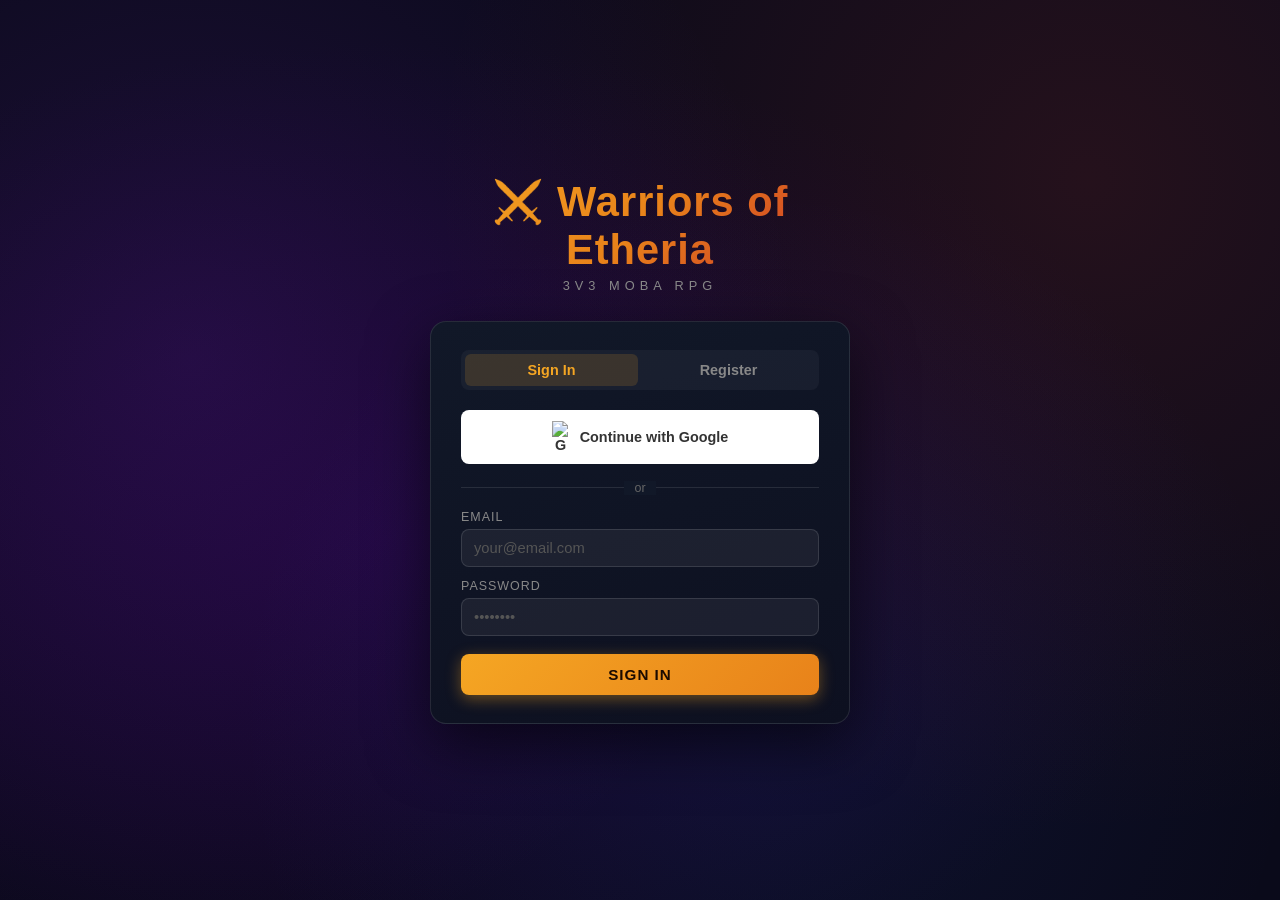
==== index.html @ d1544b33 "Initial commit: Warriors of Etheria 3v3 MOBA RPG with Firebase + Cloudinary" ====
<!DOCTYPE html>
<html lang="en">
<head>
  <meta charset="UTF-8" />
  <meta name="viewport" content="width=device-width, initial-scale=1.0" />
  <title>Warriors of Etheria — 3v3 MOBA RPG</title>
  <link rel="stylesheet" href="css/style.css" />
</head>
<body>

  <!-- ==================== AUTH SCREEN ==================== -->
  <div id="authScreen">
    <div class="auth-bg"></div>
    <div class="auth-content">
      <div class="auth-logo">
        <h1>⚔️ Warriors of Etheria</h1>
        <p class="auth-subtitle">3v3 MOBA RPG</p>
      </div>

      <div class="auth-card">
        <!-- Tabs -->
        <div class="auth-tabs">
          <button id="tabLogin" class="auth-tab active-tab">Sign In</button>
          <button id="tabRegister" class="auth-tab">Register</button>
        </div>

        <!-- Error -->
        <div id="authError" class="auth-error hidden"></div>
        <div id="authSpinner" class="auth-spinner hidden">⏳ Please wait...</div>

        <!-- LOGIN FORM -->
        <div id="loginForm">
          <button id="btnGoogleLogin" class="btn-google">
            <img src="https://www.gstatic.com/firebasejs/ui/2.0.0/images/auth/google.svg" alt="G" width="18" />
            Continue with Google
          </button>
          <div class="auth-divider"><span>or</span></div>
          <div class="auth-field">
            <label>Email</label>
            <input type="email" id="loginEmail" placeholder="your@email.com" autocomplete="email" />
          </div>
          <div class="auth-field">
            <label>Password</label>
            <input type="password" id="loginPassword" placeholder="••••••••" autocomplete="current-password" />
          </div>
          <button id="btnEmailLogin" class="btn-primary auth-btn">Sign In</button>
        </div>

        <!-- REGISTER FORM -->
        <div id="registerForm" class="hidden">
          <button id="btnGoogleRegister" class="btn-google">
            <img src="https://www.gstatic.com/firebasejs/ui/2.0.0/images/auth/google.svg" alt="G" width="18" />
            Sign up with Google
          </button>
          <div class="auth-divider"><span>or</span></div>
          <div class="auth-field">
            <label>Username</label>
            <input type="text" id="regUsername" placeholder="WarriorName" maxlength="20" autocomplete="username" />
          </div>
          <div class="auth-field">
            <label>Email</label>
            <input type="email" id="regEmail" placeholder="your@email.com" autocomplete="email" />
          </div>
          <div class="auth-field">
            <label>Password</label>
            <input type="password" id="regPassword" placeholder="Min 6 characters" autocomplete="new-password" />
          </div>
          <div class="auth-field">
            <label>Confirm Password</label>
            <input type="password" id="regConfirm" placeholder="Re-enter password" autocomplete="new-password" />
          </div>
          <button id="btnEmailRegister" class="btn-primary auth-btn">Create Account</button>
        </div>
      </div><!-- /auth-card -->
    </div>
  </div><!-- /authScreen -->


  <!-- ==================== MAIN MENU ==================== -->
  <div id="mainMenu" class="hidden">
    <div class="menu-bg-anim"></div>
    <div class="menu-content">

      <!-- Player badge (top right) -->
      <div id="menuBadge" class="menu-badge hidden">
        <div id="menuPlayerAvatar" class="menu-avatar">👤</div>
        <div class="menu-badge-info">
          <div id="menuPlayerName" class="menu-badge-name">Warrior</div>
          <div id="menuPlayerId" class="menu-badge-id"></div>
          <div class="menu-badge-record">
            <span id="menuPlayerWins" class="wins-text">0W</span>
            <span class="record-sep">/</span>
            <span id="menuPlayerLosses" class="losses-text">0L</span>
          </div>
        </div>
        <button id="btnProfile" class="btn-profile" title="View Profile">👤 Profile</button>
        <button id="btnSignOut" class="btn-signout" title="Sign Out">↩ Sign Out</button>
      </div>

      <div class="game-logo">
        <h1>⚔️ Warriors of Etheria</h1>
        <p class="subtitle">3v3 MOBA RPG</p>
      </div>

      <div class="menu-buttons">
        <button id="btnPlay" class="btn-primary menu-main-btn">▶ Play Game</button>
        <button id="btnHeroes" class="btn-secondary menu-main-btn">🧙 Heroes</button>
        <button id="btnHowToPlay" class="btn-secondary menu-main-btn">📖 How to Play</button>
      </div>
    </div>
  </div><!-- /mainMenu -->


  <!-- ==================== HERO SELECT ==================== -->
  <div id="heroSelect" class="hidden">
    <div class="hero-select-content">
      <h2>⚔️ Choose Your Hero</h2>
      <p class="hint">Pick your hero, then find a match or invite a friend</p>

      <div id="heroGrid" class="hero-grid"></div>

      <!-- Selected hero preview -->
      <div id="selectedInfo" class="selected-info hidden">
        <div id="heroPreview"></div>

        <!-- Match options -->
        <div class="match-options">
          <!-- Solo vs AI -->
          <div class="match-option-card">
            <div class="match-option-icon">🤖</div>
            <div class="match-option-label">VS AI</div>
            <p class="match-option-desc">Play alone against AI opponents</p>
            <button id="btnConfirm" class="btn-primary">▶ Play Solo</button>
          </div>

          <!-- Random Match -->
          <div class="match-option-card">
            <div class="match-option-icon">🌐</div>
            <div class="match-option-label">Online Match</div>
            <p class="match-option-desc">Join a random match with real players</p>
            <button id="btnFindMatch" class="btn-primary btn-online">🔍 Find Match</button>
            <div id="matchmakingStatus" class="matchmaking-status"></div>
            <button id="btnCancelQueue" class="btn-secondary hidden">✕ Cancel</button>
          </div>

          <!-- Invite by ID -->
          <div class="match-option-card">
            <div class="match-option-icon">📨</div>
            <div class="match-option-label">Invite Friend</div>
            <p class="match-option-desc">Enter a Player ID to invite directly</p>
            <div class="invite-input-row">
              <input type="text" id="invitePlayerIdInput" placeholder="ETH#1234" maxlength="8" />
              <button id="btnSendInvite" class="btn-primary btn-invite">Send</button>
            </div>
            <div id="inviteError" class="invite-error hidden"></div>
          </div>
        </div>

        <button id="btnBack" class="btn-secondary back-hero-btn">← Back</button>
      </div>

      <button id="btnBackMenu" class="btn-secondary back-btn">← Main Menu</button>
    </div>

    <!-- Incoming invite notification -->
    <div id="incomingInvitePanel" class="incoming-invite hidden">
      <div class="invite-from">
        <span class="invite-icon">📨</span>
        <div>
          <div class="invite-from-name" id="inviteFromName">Player</div>
          <div class="invite-from-id" id="inviteFromId">ETH#0000</div>
        </div>
      </div>
      <div class="invite-body">
        <p>Invited you to a match!</p>
        <p>Their hero: <b id="inviteHeroName">?</b></p>
        <p class="invite-hint">Select a hero first, then accept</p>
      </div>
      <div class="invite-actions">
        <button id="btnAcceptInvite" class="btn-primary invite-accept">✔ Accept</button>
        <button id="btnDeclineInvite" class="btn-secondary invite-decline">✕ Decline</button>
      </div>
    </div>
  </div><!-- /heroSelect -->


  <!-- ==================== LOBBY SCREEN ==================== -->
  <div id="lobbyScreen" class="hidden">
    <div class="lobby-content">
      <h2>⚔️ Match Lobby</h2>
      <div id="lobbyMatchId" class="lobby-match-id"></div>

      <div id="lobbyPlayers" class="lobby-players"></div>

      <div id="lobbyStatus" class="lobby-status">⏳ Waiting for players...</div>

      <div class="lobby-actions">
        <button id="btnReady" class="btn-primary lobby-ready-btn">✅ Ready</button>
        <button id="btnLeaveLobby" class="btn-secondary">← Leave</button>
      </div>

      <div class="lobby-tips">
        <p>💡 All players must press Ready to start</p>
        <p>💡 The host confirms when everyone is ready</p>
      </div>
    </div>
  </div><!-- /lobbyScreen -->


  <!-- ==================== HOW TO PLAY ==================== -->
  <div id="howToPlay" class="hidden">
    <div class="how-content">
      <h2>📖 How to Play</h2>
      <div class="how-grid">
        <div class="how-card"><h3>🖱️ Move</h3><p>Right-click on the map to move</p></div>
        <div class="how-card"><h3>⚔️ Attack</h3><p>Right-click on an enemy to attack</p></div>
        <div class="how-card"><h3>✨ Skills</h3><p>Q / W / E keys<br>R = Ultimate ability</p></div>
        <div class="how-card"><h3>💰 Gold</h3><p>Kill enemies &amp; minions<br>Press B = Open Shop</p></div>
        <div class="how-card"><h3>🏆 Win</h3><p>Destroy the enemy Nexus!</p></div>
        <div class="how-card"><h3>🗺️ Map</h3><p>3 Lanes + Jungle camps</p></div>
        <div class="how-card"><h3>📷 Camera</h3><p>WASD / Arrow keys to scroll<br>Space = follow hero</p></div>
        <div class="how-card"><h3>� Online</h3><p>Find a random match or invite a friend using their Player ID</p></div>
      </div>
      <button id="btnBackFromHow" class="btn-secondary">← Back</button>
    </div>
  </div><!-- /howToPlay -->


  <!-- ==================== HEROES GALLERY ==================== -->
  <div id="heroesGallery" class="hidden">
    <div class="gallery-content">
      <h2>🧙 Heroes Roster</h2>
      <div id="galleryGrid" class="hero-grid gallery-mode"></div>
      <button id="btnBackGallery" class="btn-secondary">← Back</button>
    </div>
  </div><!-- /heroesGallery -->


  <!-- ==================== PROFILE SCREEN ==================== -->
  <div id="profileScreen" class="hidden">
    <div class="profile-content">

      <!-- Header -->
      <div class="profile-header">
        <div class="profile-avatar-wrap">
          <div id="profileAvatar" class="profile-avatar">👤</div>
          <button id="avatarUploadBtn" class="btn-avatar-upload">📷 Change Avatar</button>
          <input type="file" id="avatarInput" accept="image/*" class="hidden" />
        </div>
        <div class="profile-header-info">
          <div id="profileUsername" class="profile-username">Warrior</div>
          <div id="profilePlayerId" class="profile-player-id"></div>
          <div id="profileEmail" class="profile-email"></div>
        </div>
      </div>

      <!-- Stats grid -->
      <div class="profile-stats">
        <div class="stat-card">
          <div class="stat-val wins-text" id="profileWins">0</div>
          <div class="stat-label">Wins</div>
        </div>
        <div class="stat-card">
          <div class="stat-val losses-text" id="profileLosses">0</div>
          <div class="stat-label">Losses</div>
        </div>
        <div class="stat-card">
          <div class="stat-val" id="profileWR" style="color:#f5a623">0%</div>
          <div class="stat-label">Win Rate</div>
        </div>
        <div class="stat-card">
          <div class="stat-val" id="profileGames">0</div>
          <div class="stat-label">Games</div>
        </div>
        <div class="stat-card">
          <div class="stat-val" id="profileAvgKDA" style="color:#4affff">0/0/0</div>
          <div class="stat-label">Avg KDA</div>
        </div>
        <div class="stat-card">
          <div class="stat-val" id="profileTotalGold" style="color:#f5a623">0</div>
          <div class="stat-label">Total Gold</div>
        </div>
      </div>

      <!-- Match history -->
      <div class="profile-section">
        <h3 class="section-title">📜 Match History</h3>
        <div id="matchHistoryList" class="match-history-list">
          <div class="history-loading">Loading...</div>
        </div>
      </div>

      <button id="btnBackProfile" class="btn-secondary profile-back-btn">← Back to Menu</button>
    </div>
  </div><!-- /profileScreen -->


  <!-- ==================== GAME SCREEN ==================== -->
  <div id="gameScreen" class="hidden">

    <!-- Top HUD -->
    <div id="topHud">
      <div class="team-hud blue-hud">
        <span class="team-label">🔵 BLUE</span>
        <div class="hero-icons" id="blueHeroIcons"></div>
        <span class="tower-count">🏰 <span id="blueTowers">3</span></span>
        <span class="kill-count">⚔️ <span id="blueKills">0</span></span>
      </div>
      <div class="timer-box">
        <div id="gameTimer">00:00</div>
        <div id="phaseLabel">Early Game</div>
      </div>
      <div class="team-hud red-hud">
        <span class="kill-count">⚔️ <span id="redKills">0</span></span>
        <span class="tower-count">🏰 <span id="redTowers">3</span></span>
        <div class="hero-icons" id="redHeroIcons"></div>
        <span class="team-label">🔴 RED</span>
      </div>
    </div>

    <!-- Main Canvas -->
    <canvas id="gameCanvas"></canvas>

    <!-- Bottom HUD -->
    <div id="bottomHud">

      <!-- Hero portrait -->
      <div id="heroPortrait">
        <div id="portraitIcon" class="portrait-icon"></div>
        <div class="portrait-info">
          <div class="hero-name-hud" id="heroNameHud">Hero</div>
          <div class="bar-wrap hp-wrap">
            <div id="hpBar" class="hp-bar"></div>
            <span id="hpText">500/500</span>
          </div>
          <div class="bar-wrap mp-wrap">
            <div id="mpBar" class="mp-bar"></div>
            <span id="mpText">300/300</span>
          </div>
          <div class="xp-wrap">
            <div id="xpBar" class="xp-bar"></div>
            <span class="level-badge">Lv <span id="heroLevel">1</span></span>
          </div>
        </div>
      </div>

      <!-- Skill bar -->
      <div id="skillBar">
        <div class="skill-btn" id="skillQ">
          <div class="skill-icon" id="skillIconQ"></div>
          <div class="skill-key">Q</div>
          <div class="skill-cd" id="cdQ"></div>
        </div>
        <div class="skill-btn" id="skillW">
          <div class="skill-icon" id="skillIconW"></div>
          <div class="skill-key">W</div>
          <div class="skill-cd" id="cdW"></div>
        </div>
        <div class="skill-btn" id="skillE">
          <div class="skill-icon" id="skillIconE"></div>
          <div class="skill-key">E</div>
          <div class="skill-cd" id="cdE"></div>
        </div>
        <div class="skill-btn ult" id="skillR">
          <div class="skill-icon" id="skillIconR"></div>
          <div class="skill-key">R</div>
          <div class="skill-cd" id="cdR"></div>
        </div>
      </div>

      <!-- Gold / Items / Shop -->
      <div id="inventoryPanel">
        <div id="goldDisplay">💰 <span id="goldAmount">500</span></div>
        <div id="itemSlots">
          <div class="item-slot" id="item0"></div>
          <div class="item-slot" id="item1"></div>
          <div class="item-slot" id="item2"></div>
          <div class="item-slot" id="item3"></div>
          <div class="item-slot" id="item4"></div>
          <div class="item-slot" id="item5"></div>
        </div>
        <button id="btnShop" class="shop-btn">🛒 Shop [B]</button>
      </div>

      <!-- Minimap -->
      <div id="minimapContainer">
        <canvas id="minimap" width="150" height="150"></canvas>
        <div class="minimap-label">[ MAP ]</div>
      </div>

    </div><!-- /bottomHud -->

    <!-- Shop Overlay -->
    <div id="shopOverlay" class="hidden">
      <div class="shop-panel">
        <div class="shop-header">
          <h3>🛒 Item Shop</h3>
          <span id="shopGoldDisplay">💰 0</span>
          <button id="closeShop" class="close-btn">✕</button>
        </div>
        <div id="shopItems" class="shop-items"></div>
      </div>
    </div>

    <!-- Target Info Panel -->
    <div id="targetPanel" class="hidden">
      <div class="target-name" id="targetName">Target</div>
      <div class="bar-wrap"><div id="targetHpBar" class="hp-bar"></div><span id="targetHpText"></span></div>
    </div>

    <!-- Kill Feed -->
    <div id="killFeed"></div>

    <!-- Floating damage numbers -->
    <div id="damageLayer" style="pointer-events:none;position:absolute;inset:0;overflow:hidden"></div>

    <!-- Game Over -->
    <div id="gameOver" class="hidden">
      <div class="gameover-panel">
        <div id="gameOverTitle" class="gameover-title"></div>
        <div id="gameOverStats" class="gameover-stats"></div>
        <div class="gameover-btns">
          <button id="btnPlayAgain" class="btn-primary">🔁 Play Again</button>
          <button id="btnMainMenu" class="btn-secondary">🏠 Main Menu</button>
        </div>
      </div>
    </div>

    <!-- Respawn overlay -->
    <div id="respawnOverlay" class="hidden">
      <div class="respawn-panel">
        <div class="skull">💀</div>
        <p>You were slain!</p>
        <p>Respawning in <span id="respawnTimer">5</span>s</p>
      </div>
    </div>

  </div><!-- /gameScreen -->


  <!-- ==================== TOAST NOTIFICATION ==================== -->
  <div id="toastNotification" class="toast-notification hidden"></div>


  <!-- ==================== FIREBASE SDKs (compat) ==================== -->
  <script src="https://www.gstatic.com/firebasejs/9.23.0/firebase-app-compat.js"></script>
  <script src="https://www.gstatic.com/firebasejs/9.23.0/firebase-auth-compat.js"></script>
  <script src="https://www.gstatic.com/firebasejs/9.23.0/firebase-firestore-compat.js"></script>
  <script src="https://www.gstatic.com/firebasejs/9.23.0/firebase-database-compat.js"></script>
  <script src="https://www.gstatic.com/firebasejs/9.23.0/firebase-analytics-compat.js"></script>

  <!-- ==================== GAME SCRIPTS ==================== -->
  <script src="js/firebase.js"></script>
  <script src="js/assets.js"></script>
  <script src="js/hero.js"></script>
  <script src="js/map.js"></script>
  <script src="js/combat.js"></script>
  <script src="js/ai.js"></script>
  <script src="js/ui.js"></script>
  <script src="js/profile.js"></script>
  <script src="js/multiplayer.js"></script>
  <script src="js/matchmaking.js"></script>
  <script src="js/auth.js"></script>
  <script src="js/game.js"></script>

</body>
</html>
---- css/style.css ----
/* ===== BASE ===== */
*, *::before, *::after { box-sizing: border-box; margin: 0; padding: 0; }

body {
  font-family: 'Segoe UI', Tahoma, Geneva, Verdana, sans-serif;
  background: #0a0a1a;
  color: #e8e8e8;
  overflow: hidden;
  width: 100vw;
  height: 100vh;
  user-select: none;
}

.hidden { display: none !important; }

/* ===== SCROLLBAR ===== */
::-webkit-scrollbar { width: 6px; }
::-webkit-scrollbar-track { background: #111; }
::-webkit-scrollbar-thumb { background: #444; border-radius: 3px; }

/* ===== BUTTONS ===== */
.btn-primary {
  background: linear-gradient(135deg, #f5a623, #e8821a);
  color: #1a0a00;
  border: none;
  padding: 12px 28px;
  font-size: 1rem;
  font-weight: 700;
  border-radius: 8px;
  cursor: pointer;
  transition: all 0.2s;
  box-shadow: 0 4px 15px rgba(245,166,35,0.4);
  text-transform: uppercase;
  letter-spacing: 1px;
}
.btn-primary:hover { transform: translateY(-2px); box-shadow: 0 6px 20px rgba(245,166,35,0.6); }
.btn-primary:active { transform: translateY(0); }

.btn-secondary {
  background: rgba(255,255,255,0.08);
  color: #ccc;
  border: 1px solid rgba(255,255,255,0.2);
  padding: 10px 24px;
  font-size: 0.95rem;
  border-radius: 8px;
  cursor: pointer;
  transition: all 0.2s;
}
.btn-secondary:hover { background: rgba(255,255,255,0.15); color: #fff; }

/* ===== MAIN MENU ===== */
#mainMenu {
  position: fixed;
  inset: 0;
  display: flex;
  align-items: center;
  justify-content: center;
  background: radial-gradient(ellipse at center, #1a0533 0%, #0a0a1a 70%);
  z-index: 100;
}

#mainMenu::before {
  content: '';
  position: absolute;
  inset: 0;
  background:
    radial-gradient(circle at 20% 50%, rgba(120,40,200,0.15) 0%, transparent 50%),
    radial-gradient(circle at 80% 30%, rgba(200,80,40,0.15) 0%, transparent 50%);
  pointer-events: none;
}

.menu-content {
  position: relative;
  text-align: center;
  z-index: 1;
}

.game-logo h1 {
  font-size: clamp(2rem, 6vw, 4.5rem);
  font-weight: 900;
  background: linear-gradient(135deg, #f5a623, #e8821a, #c62a2a);
  -webkit-background-clip: text;
  -webkit-text-fill-color: transparent;
  background-clip: text;
  text-shadow: none;
  margin-bottom: 8px;
  letter-spacing: 2px;
}

.subtitle {
  font-size: 1.1rem;
  color: #aaa;
  letter-spacing: 6px;
  text-transform: uppercase;
  margin-bottom: 50px;
}

.menu-buttons {
  display: flex;
  flex-direction: column;
  gap: 14px;
  align-items: center;
}

.menu-buttons .btn-primary { width: 220px; font-size: 1.1rem; padding: 14px; }
.menu-buttons .btn-secondary { width: 220px; }

/* ===== HERO SELECT ===== */
#heroSelect {
  position: fixed;
  inset: 0;
  background: radial-gradient(ellipse at top, #0d1a2e 0%, #0a0a1a 100%);
  z-index: 100;
  overflow-y: auto;
  padding: 20px;
}

.hero-select-content {
  max-width: 1000px;
  margin: 0 auto;
  text-align: center;
}

.hero-select-content h2 {
  font-size: 2rem;
  color: #f5a623;
  margin-bottom: 6px;
}

.hint {
  color: #888;
  margin-bottom: 20px;
}

.hero-grid {
  display: grid;
  grid-template-columns: repeat(auto-fill, minmax(130px, 1fr));
  gap: 12px;
  margin-bottom: 20px;
}

.hero-card {
  background: linear-gradient(160deg, #1a1a2e, #16213e);
  border: 2px solid rgba(255,255,255,0.1);
  border-radius: 12px;
  padding: 14px 10px;
  cursor: pointer;
  transition: all 0.2s;
  position: relative;
  overflow: hidden;
}

.hero-card:hover {
  border-color: #f5a623;
  transform: translateY(-3px);
  box-shadow: 0 8px 25px rgba(245,166,35,0.3);
}

.hero-card.selected {
  border-color: #f5a623;
  background: linear-gradient(160deg, #2a1800, #1a1000);
  box-shadow: 0 0 20px rgba(245,166,35,0.5);
}

.hero-card-avatar {
  width: 64px;
  height: 64px;
  border-radius: 50%;
  margin: 0 auto 8px;
  display: flex;
  align-items: center;
  justify-content: center;
  font-size: 2rem;
  border: 3px solid rgba(255,255,255,0.2);
}

.hero-card-name {
  font-size: 0.85rem;
  font-weight: 700;
  color: #eee;
  margin-bottom: 4px;
}

.hero-card-role {
  font-size: 0.7rem;
  color: #888;
  text-transform: uppercase;
  letter-spacing: 1px;
}

.hero-card-role-badge {
  display: inline-block;
  padding: 2px 8px;
  border-radius: 4px;
  font-size: 0.65rem;
  font-weight: 700;
  margin-top: 4px;
}

.role-warrior { background: #8B0000; color: #ffcccc; }
.role-mage { background: #00008B; color: #ccccff; }
.role-support { background: #006400; color: #ccffcc; }
.role-assassin { background: #4B0082; color: #e0ccff; }
.role-marksman { background: #8B6914; color: #fff8cc; }
.role-tank { background: #2c4a6e; color: #cce0ff; }

.selected-info {
  background: rgba(255,255,255,0.05);
  border: 1px solid rgba(255,255,255,0.15);
  border-radius: 12px;
  padding: 20px;
  margin-bottom: 16px;
}

#heroPreview {
  font-size: 0.95rem;
  line-height: 1.7;
  color: #ccc;
  margin-bottom: 16px;
}

.confirm-row {
  display: flex;
  gap: 12px;
  justify-content: center;
}

.back-btn {
  margin-top: 10px;
}

/* ===== HOW TO PLAY ===== */
#howToPlay {
  position: fixed;
  inset: 0;
  background: #0a0a1a;
  z-index: 100;
  display: flex;
  align-items: center;
  justify-content: center;
  overflow-y: auto;
  padding: 20px;
}

.how-content {
  max-width: 800px;
  text-align: center;
}

.how-content h2 {
  font-size: 2rem;
  color: #f5a623;
  margin-bottom: 24px;
}

.how-grid {
  display: grid;
  grid-template-columns: repeat(auto-fill, minmax(180px, 1fr));
  gap: 14px;
  margin-bottom: 24px;
}

.how-card {
  background: rgba(255,255,255,0.05);
  border: 1px solid rgba(255,255,255,0.1);
  border-radius: 10px;
  padding: 16px;
  text-align: left;
}

.how-card h3 { font-size: 0.9rem; color: #f5a623; margin-bottom: 8px; }
.how-card p { font-size: 0.82rem; color: #aaa; line-height: 1.6; }

/* ===== HEROES GALLERY ===== */
#heroesGallery {
  position: fixed;
  inset: 0;
  background: #0a0a1a;
  z-index: 100;
  overflow-y: auto;
  padding: 20px;
}

.gallery-content {
  max-width: 1000px;
  margin: 0 auto;
  text-align: center;
}

.gallery-content h2 { font-size: 2rem; color: #f5a623; margin-bottom: 20px; }

.gallery-mode .hero-card { cursor: default; }
.gallery-mode .hero-card:hover { transform: none; }

/* ===== GAME SCREEN ===== */
#gameScreen {
  position: fixed;
  inset: 0;
  background: #000;
  display: flex;
  flex-direction: column;
}

/* Top HUD */
#topHud {
  height: 48px;
  background: linear-gradient(180deg, rgba(0,0,0,0.95) 0%, rgba(0,0,0,0.7) 100%);
  border-bottom: 1px solid rgba(255,255,255,0.08);
  display: flex;
  align-items: center;
  justify-content: space-between;
  padding: 0 16px;
  flex-shrink: 0;
  z-index: 10;
}

.team-hud {
  display: flex;
  align-items: center;
  gap: 10px;
}

.team-label { font-weight: 700; font-size: 0.85rem; letter-spacing: 1px; }
.blue-hud .team-label { color: #4a9eff; }
.red-hud .team-label { color: #ff4a4a; }

.hero-icons { display: flex; gap: 4px; }

.hero-icon-small {
  width: 28px;
  height: 28px;
  border-radius: 50%;
  display: flex;
  align-items: center;
  justify-content: center;
  font-size: 0.9rem;
  border: 2px solid rgba(255,255,255,0.3);
}

.hero-icon-small.dead { opacity: 0.3; filter: grayscale(1); }

.tower-count { font-size: 0.85rem; color: #ccc; }
.kill-count { font-size: 0.85rem; color: #f5a623; font-weight: 700; }

.timer-box {
  text-align: center;
}

#gameTimer {
  font-size: 1.2rem;
  font-weight: 700;
  color: #fff;
  font-family: monospace;
  letter-spacing: 2px;
}

#phaseLabel {
  font-size: 0.65rem;
  color: #888;
  text-transform: uppercase;
  letter-spacing: 2px;
}

/* Canvas */
#gameCanvas {
  flex: 1;
  display: block;
  cursor: crosshair;
}

/* Bottom HUD */
#bottomHud {
  height: 100px;
  background: linear-gradient(0deg, rgba(0,0,0,0.98) 0%, rgba(0,0,0,0.85) 100%);
  border-top: 1px solid rgba(255,255,255,0.08);
  display: flex;
  align-items: center;
  gap: 10px;
  padding: 0 10px;
  flex-shrink: 0;
  z-index: 10;
}

/* Hero Portrait */
#heroPortrait {
  display: flex;
  align-items: center;
  gap: 10px;
  min-width: 200px;
}

.portrait-icon {
  width: 68px;
  height: 68px;
  border-radius: 8px;
  border: 3px solid rgba(255,255,255,0.3);
  display: flex;
  align-items: center;
  justify-content: center;
  font-size: 2rem;
  flex-shrink: 0;
}

.portrait-info { flex: 1; }

.hero-name-hud {
  font-size: 0.8rem;
  font-weight: 700;
  color: #f5a623;
  margin-bottom: 4px;
  text-transform: uppercase;
  letter-spacing: 1px;
}

.bar-wrap {
  position: relative;
  height: 12px;
  background: rgba(0,0,0,0.5);
  border-radius: 6px;
  overflow: hidden;
  margin-bottom: 3px;
  border: 1px solid rgba(255,255,255,0.1);
}

.bar-wrap span {
  position: absolute;
  inset: 0;
  display: flex;
  align-items: center;
  justify-content: center;
  font-size: 0.6rem;
  color: rgba(255,255,255,0.9);
  font-weight: 700;
  z-index: 1;
  pointer-events: none;
}

.hp-bar { height: 100%; background: linear-gradient(90deg, #1a8a1a, #2dff2d); border-radius: 6px; transition: width 0.2s; }
.mp-bar { height: 100%; background: linear-gradient(90deg, #1a1a8a, #2d6fff); border-radius: 6px; transition: width 0.2s; }

.xp-wrap {
  position: relative;
  height: 8px;
  background: rgba(0,0,0,0.5);
  border-radius: 4px;
  overflow: visible;
  border: 1px solid rgba(255,255,255,0.08);
}

.xp-bar { height: 100%; background: linear-gradient(90deg, #8a4a00, #f5a623); border-radius: 4px; transition: width 0.3s; }

.level-badge {
  position: absolute;
  right: -2px;
  top: -10px;
  background: #f5a623;
  color: #1a0a00;
  font-size: 0.6rem;
  font-weight: 900;
  padding: 1px 5px;
  border-radius: 4px;
}

/* Skill Bar */
#skillBar {
  display: flex;
  gap: 6px;
  align-items: center;
}

.skill-btn {
  width: 68px;
  height: 68px;
  background: linear-gradient(160deg, #1a1a2e, #111120);
  border: 2px solid rgba(255,255,255,0.2);
  border-radius: 8px;
  cursor: pointer;
  position: relative;
  overflow: hidden;
  transition: all 0.15s;
  display: flex;
  align-items: center;
  justify-content: center;
}

.skill-btn:hover { border-color: rgba(255,255,255,0.5); transform: translateY(-2px); }
.skill-btn.on-cooldown { border-color: rgba(255,255,255,0.1); opacity: 0.6; cursor: not-allowed; }
.skill-btn.no-mana { border-color: rgba(80,80,255,0.4); }

.skill-btn.ult {
  width: 78px;
  height: 78px;
  border-color: #f5a623;
  box-shadow: 0 0 12px rgba(245,166,35,0.3);
}

.skill-btn.ult:hover { box-shadow: 0 0 20px rgba(245,166,35,0.6); }

.skill-icon {
  width: 100%;
  height: 100%;
  display: flex;
  align-items: center;
  justify-content: center;
  font-size: 1.6rem;
}

.skill-btn.ult .skill-icon { font-size: 2rem; }

.skill-key {
  position: absolute;
  bottom: 3px;
  right: 5px;
  font-size: 0.65rem;
  font-weight: 700;
  color: rgba(255,255,255,0.6);
  background: rgba(0,0,0,0.5);
  padding: 1px 4px;
  border-radius: 3px;
}

.skill-cd {
  position: absolute;
  inset: 0;
  background: rgba(0,0,0,0.7);
  display: flex;
  align-items: center;
  justify-content: center;
  font-size: 1.2rem;
  font-weight: 900;
  color: #fff;
  display: none;
  border-radius: 6px;
}

/* Inventory */
#inventoryPanel {
  display: flex;
  flex-direction: column;
  gap: 6px;
  min-width: 170px;
}

#goldDisplay {
  font-size: 0.9rem;
  font-weight: 700;
  color: #f5a623;
  text-align: center;
}

#itemSlots {
  display: grid;
  grid-template-columns: repeat(3, 1fr);
  gap: 4px;
}

.item-slot {
  width: 42px;
  height: 42px;
  background: rgba(255,255,255,0.05);
  border: 1px solid rgba(255,255,255,0.12);
  border-radius: 6px;
  display: flex;
  align-items: center;
  justify-content: center;
  font-size: 1.2rem;
  transition: all 0.15s;
  position: relative;
  cursor: pointer;
}

.item-slot:not(:empty) { border-color: rgba(255,255,255,0.3); background: rgba(255,255,255,0.08); }
.item-slot:hover { border-color: #f5a623; }

.shop-btn {
  background: linear-gradient(135deg, #1a3a1a, #0d2a0d);
  color: #4aff4a;
  border: 1px solid #2a5a2a;
  padding: 5px 10px;
  font-size: 0.75rem;
  border-radius: 6px;
  cursor: pointer;
  transition: all 0.15s;
  font-weight: 700;
}

.shop-btn:hover { background: linear-gradient(135deg, #2a5a2a, #1a4a1a); border-color: #4aff4a; }

/* Minimap */
#minimapContainer {
  position: relative;
  flex-shrink: 0;
}

#minimap {
  border: 2px solid rgba(255,255,255,0.2);
  border-radius: 4px;
  cursor: pointer;
  display: block;
}

.minimap-label {
  text-align: center;
  font-size: 0.6rem;
  color: #666;
  letter-spacing: 2px;
  margin-top: 2px;
}

/* Shop Overlay */
#shopOverlay {
  position: absolute;
  inset: 0;
  background: rgba(0,0,0,0.75);
  z-index: 50;
  display: flex;
  align-items: center;
  justify-content: center;
}

.shop-panel {
  background: linear-gradient(160deg, #0d1a2e, #0a0a1a);
  border: 1px solid rgba(255,255,255,0.15);
  border-radius: 16px;
  width: 600px;
  max-width: 95vw;
  max-height: 80vh;
  overflow: hidden;
  display: flex;
  flex-direction: column;
}

.shop-header {
  display: flex;
  align-items: center;
  justify-content: space-between;
  padding: 16px 20px;
  border-bottom: 1px solid rgba(255,255,255,0.08);
  flex-shrink: 0;
}

.shop-header h3 { font-size: 1.2rem; color: #f5a623; }
#shopGoldDisplay { font-size: 1rem; color: #f5a623; font-weight: 700; }
.close-btn {
  background: rgba(255,50,50,0.2);
  border: 1px solid rgba(255,50,50,0.3);
  color: #ff6a6a;
  width: 28px; height: 28px;
  border-radius: 6px;
  cursor: pointer;
  font-size: 0.9rem;
  display: flex; align-items: center; justify-content: center;
}

.shop-items {
  display: grid;
  grid-template-columns: repeat(auto-fill, minmax(130px, 1fr));
  gap: 10px;
  padding: 16px;
  overflow-y: auto;
}

.shop-item {
  background: rgba(255,255,255,0.05);
  border: 1px solid rgba(255,255,255,0.1);
  border-radius: 10px;
  padding: 12px 8px;
  text-align: center;
  cursor: pointer;
  transition: all 0.15s;
}

.shop-item:hover { border-color: #f5a623; background: rgba(245,166,35,0.08); transform: translateY(-2px); }
.shop-item.cant-afford { opacity: 0.4; cursor: not-allowed; }
.shop-item.owned { border-color: #4aff4a; background: rgba(74,255,74,0.05); }

.shop-item-icon { font-size: 1.8rem; margin-bottom: 6px; }
.shop-item-name { font-size: 0.75rem; font-weight: 700; color: #eee; margin-bottom: 4px; }
.shop-item-cost { font-size: 0.8rem; color: #f5a623; font-weight: 700; }
.shop-item-stat { font-size: 0.65rem; color: #888; margin-top: 2px; }

/* Target Panel */
#targetPanel {
  position: absolute;
  top: 58px;
  right: 16px;
  background: rgba(0,0,0,0.8);
  border: 1px solid rgba(255,255,255,0.15);
  border-radius: 8px;
  padding: 10px 14px;
  min-width: 160px;
  z-index: 20;
}

.target-name {
  font-size: 0.85rem;
  font-weight: 700;
  margin-bottom: 6px;
  color: #f5a623;
}

/* Kill Feed */
#killFeed {
  position: absolute;
  top: 58px;
  right: 16px;
  z-index: 20;
  pointer-events: none;
  display: flex;
  flex-direction: column;
  gap: 4px;
}

.kill-entry {
  background: rgba(0,0,0,0.75);
  border-left: 3px solid #f5a623;
  padding: 4px 10px;
  font-size: 0.78rem;
  border-radius: 0 4px 4px 0;
  animation: slidein 0.3s ease, fadeout 0.5s ease 3.5s forwards;
  white-space: nowrap;
}

.kill-entry.blue-kill { border-left-color: #4a9eff; }
.kill-entry.red-kill { border-left-color: #ff4a4a; }

@keyframes slidein {
  from { transform: translateX(20px); opacity: 0; }
  to { transform: translateX(0); opacity: 1; }
}

@keyframes fadeout {
  to { opacity: 0; }
}

/* Damage numbers */
.dmg-num {
  position: absolute;
  font-weight: 900;
  pointer-events: none;
  animation: floatup 1.2s ease forwards;
  white-space: nowrap;
}

@keyframes floatup {
  0% { transform: translateY(0); opacity: 1; }
  100% { transform: translateY(-50px); opacity: 0; }
}

/* Game Over */
#gameOver {
  position: absolute;
  inset: 0;
  background: rgba(0,0,0,0.85);
  z-index: 100;
  display: flex;
  align-items: center;
  justify-content: center;
}

.gameover-panel {
  background: linear-gradient(160deg, #0d1a2e, #0a0a1a);
  border: 2px solid rgba(255,255,255,0.15);
  border-radius: 20px;
  padding: 40px 50px;
  text-align: center;
  min-width: 350px;
}

.gameover-title { font-size: 2.5rem; font-weight: 900; margin-bottom: 20px; }
.gameover-title.victory { color: #f5a623; text-shadow: 0 0 20px rgba(245,166,35,0.5); }
.gameover-title.defeat { color: #ff4a4a; text-shadow: 0 0 20px rgba(255,74,74,0.5); }

.gameover-stats {
  color: #aaa;
  font-size: 0.9rem;
  line-height: 2;
  margin-bottom: 24px;
}

.gameover-btns { display: flex; gap: 12px; justify-content: center; }

/* Respawn */
#respawnOverlay {
  position: absolute;
  inset: 0;
  background: rgba(0,0,0,0.7);
  z-index: 30;
  display: flex;
  align-items: center;
  justify-content: center;
  pointer-events: none;
}

.respawn-panel {
  background: rgba(0,0,0,0.85);
  border: 2px solid #ff4a4a;
  border-radius: 16px;
  padding: 30px 40px;
  text-align: center;
}

.skull { font-size: 3rem; margin-bottom: 10px; }
.respawn-panel p { font-size: 1rem; color: #ccc; margin-bottom: 6px; }
.respawn-panel p span { font-size: 1.5rem; font-weight: 900; color: #ff4a4a; }

/* ===== RESPONSIVE ===== */
@media (max-width: 700px) {
  #bottomHud { height: 110px; flex-wrap: wrap; }
  .skill-btn { width: 52px; height: 52px; }
  .skill-btn.ult { width: 60px; height: 60px; }
  #minimapContainer canvas { width: 100px; height: 100px; }
}


/* =====================================================
   AUTH SCREEN
===================================================== */
#authScreen {
  position: fixed;
  inset: 0;
  display: flex;
  align-items: center;
  justify-content: center;
  background: radial-gradient(ellipse at 30% 60%, #1a0533 0%, #0a0a1a 65%);
  z-index: 200;
  overflow-y: auto;
  padding: 20px;
}

.auth-bg {
  position: absolute;
  inset: 0;
  background:
    radial-gradient(circle at 15% 40%, rgba(120,40,200,0.18) 0%, transparent 50%),
    radial-gradient(circle at 85% 20%, rgba(200,60,40,0.14) 0%, transparent 50%),
    radial-gradient(circle at 60% 80%, rgba(40,80,200,0.12) 0%, transparent 50%);
  pointer-events: none;
}

.auth-content {
  position: relative;
  width: 100%;
  max-width: 420px;
  z-index: 1;
}

.auth-logo {
  text-align: center;
  margin-bottom: 28px;
}

.auth-logo h1 {
  font-size: clamp(1.6rem, 5vw, 2.6rem);
  font-weight: 900;
  background: linear-gradient(135deg, #f5a623, #e8821a, #c62a2a);
  -webkit-background-clip: text;
  -webkit-text-fill-color: transparent;
  background-clip: text;
  letter-spacing: 1px;
}

.auth-subtitle {
  font-size: 0.8rem;
  color: #888;
  letter-spacing: 5px;
  text-transform: uppercase;
  margin-top: 4px;
}

.auth-card {
  background: linear-gradient(160deg, #111828, #0d1020);
  border: 1px solid rgba(255,255,255,0.1);
  border-radius: 16px;
  padding: 28px 30px;
  box-shadow: 0 20px 60px rgba(0,0,0,0.6);
}

.auth-tabs {
  display: flex;
  gap: 4px;
  margin-bottom: 20px;
  background: rgba(255,255,255,0.04);
  border-radius: 8px;
  padding: 4px;
}

.auth-tab {
  flex: 1;
  background: transparent;
  border: none;
  color: #888;
  padding: 8px;
  border-radius: 6px;
  cursor: pointer;
  font-size: 0.9rem;
  font-weight: 600;
  transition: all 0.2s;
}

.auth-tab.active-tab {
  background: rgba(245,166,35,0.15);
  color: #f5a623;
}

.auth-error {
  background: rgba(255,60,60,0.12);
  border: 1px solid rgba(255,60,60,0.3);
  border-radius: 6px;
  padding: 8px 12px;
  font-size: 0.82rem;
  color: #ff8a8a;
  margin-bottom: 14px;
  text-align: center;
}

.auth-spinner {
  text-align: center;
  color: #f5a623;
  font-size: 0.85rem;
  margin-bottom: 10px;
}

.btn-google {
  width: 100%;
  display: flex;
  align-items: center;
  justify-content: center;
  gap: 10px;
  background: #fff;
  color: #333;
  border: none;
  padding: 11px;
  border-radius: 8px;
  font-size: 0.9rem;
  font-weight: 600;
  cursor: pointer;
  transition: all 0.15s;
  margin-bottom: 6px;
}
.btn-google:hover { background: #f0f0f0; transform: translateY(-1px); }

.auth-divider {
  position: relative;
  text-align: center;
  margin: 14px 0;
}
.auth-divider::before {
  content: '';
  position: absolute;
  top: 50%;
  left: 0; right: 0;
  height: 1px;
  background: rgba(255,255,255,0.1);
}
.auth-divider span {
  position: relative;
  background: #111828;
  padding: 0 10px;
  color: #666;
  font-size: 0.78rem;
}

.auth-field {
  margin-bottom: 12px;
}
.auth-field label {
  display: block;
  font-size: 0.78rem;
  color: #888;
  margin-bottom: 5px;
  text-transform: uppercase;
  letter-spacing: 1px;
}
.auth-field input {
  width: 100%;
  background: rgba(255,255,255,0.06);
  border: 1px solid rgba(255,255,255,0.12);
  border-radius: 8px;
  padding: 10px 12px;
  color: #eee;
  font-size: 0.92rem;
  outline: none;
  transition: border-color 0.2s;
}
.auth-field input:focus {
  border-color: rgba(245,166,35,0.5);
  background: rgba(255,255,255,0.08);
}
.auth-field input::placeholder { color: #555; }

.auth-btn { width: 100%; margin-top: 6px; padding: 12px; font-size: 0.95rem; }

/* =====================================================
   MENU BADGE (top-right player info in main menu)
===================================================== */
.menu-badge {
  position: absolute;
  top: 20px;
  right: 20px;
  display: flex;
  align-items: center;
  gap: 12px;
  background: rgba(255,255,255,0.06);
  border: 1px solid rgba(255,255,255,0.12);
  border-radius: 12px;
  padding: 10px 14px;
  z-index: 10;
}

.menu-avatar {
  width: 46px;
  height: 46px;
  border-radius: 50%;
  background: #222;
  border: 2px solid rgba(245,166,35,0.5);
  display: flex;
  align-items: center;
  justify-content: center;
  font-size: 1.4rem;
  flex-shrink: 0;
  background-size: cover;
  background-position: center;
}

.menu-badge-info { line-height: 1.4; }
.menu-badge-name  { font-weight: 700; font-size: 0.9rem; color: #eee; }
.menu-badge-id    { font-size: 0.72rem; color: #f5a623; letter-spacing: 1px; }
.menu-badge-record { font-size: 0.75rem; margin-top: 2px; }
.wins-text   { color: #2dff2d; font-weight: 700; }
.losses-text { color: #ff6464; font-weight: 700; }
.record-sep  { color: #666; margin: 0 4px; }

.btn-profile {
  background: rgba(245,166,35,0.12);
  border: 1px solid rgba(245,166,35,0.3);
  color: #f5a623;
  padding: 6px 10px;
  border-radius: 7px;
  font-size: 0.75rem;
  cursor: pointer;
  transition: all 0.15s;
  white-space: nowrap;
}
.btn-profile:hover { background: rgba(245,166,35,0.25); }

.btn-signout {
  background: rgba(255,60,60,0.1);
  border: 1px solid rgba(255,60,60,0.25);
  color: #ff8a8a;
  padding: 6px 10px;
  border-radius: 7px;
  font-size: 0.75rem;
  cursor: pointer;
  transition: all 0.15s;
  white-space: nowrap;
}
.btn-signout:hover { background: rgba(255,60,60,0.2); }

.menu-main-btn { width: 220px; }
.menu-buttons  { margin-top: 10px; }

/* =====================================================
   HERO SELECT  — match options
===================================================== */
.match-options {
  display: grid;
  grid-template-columns: repeat(auto-fit, minmax(180px, 1fr));
  gap: 14px;
  margin: 16px 0;
}

.match-option-card {
  background: rgba(255,255,255,0.04);
  border: 1px solid rgba(255,255,255,0.1);
  border-radius: 12px;
  padding: 18px 14px;
  text-align: center;
  display: flex;
  flex-direction: column;
  align-items: center;
  gap: 8px;
}

.match-option-icon { font-size: 2rem; }
.match-option-label { font-size: 0.85rem; font-weight: 700; color: #f5a623; text-transform: uppercase; letter-spacing: 1px; }
.match-option-desc  { font-size: 0.72rem; color: #888; line-height: 1.4; }

.btn-online { background: linear-gradient(135deg, #1a4a8a, #1260cc); box-shadow: 0 4px 15px rgba(18,96,204,0.35); }
.btn-online:hover { box-shadow: 0 6px 20px rgba(18,96,204,0.55); }

.btn-invite { background: linear-gradient(135deg, #4a1a8a, #8a1acc); padding: 10px 14px; white-space: nowrap; }

.invite-input-row {
  display: flex;
  gap: 6px;
  width: 100%;
}
.invite-input-row input {
  flex: 1;
  background: rgba(255,255,255,0.07);
  border: 1px solid rgba(255,255,255,0.15);
  border-radius: 7px;
  padding: 8px 10px;
  color: #eee;
  font-size: 0.85rem;
  outline: none;
  text-transform: uppercase;
  letter-spacing: 2px;
}
.invite-input-row input:focus { border-color: rgba(245,166,35,0.5); }

.invite-error {
  color: #ff8a8a;
  font-size: 0.75rem;
  background: rgba(255,60,60,0.1);
  border-radius: 5px;
  padding: 4px 8px;
  width: 100%;
  text-align: center;
}

.matchmaking-status {
  font-size: 0.78rem;
  color: #4a9eff;
  min-height: 18px;
  text-align: center;
}

.back-hero-btn { margin-top: 4px; }

/* Incoming invite panel */
.incoming-invite {
  position: fixed;
  bottom: 30px;
  right: 30px;
  background: linear-gradient(160deg, #0d1a2e, #0a0a1a);
  border: 2px solid #f5a623;
  border-radius: 14px;
  padding: 18px 20px;
  width: 280px;
  z-index: 300;
  box-shadow: 0 8px 30px rgba(245,166,35,0.3);
  animation: slidein 0.3s ease;
}

.invite-from {
  display: flex;
  align-items: center;
  gap: 10px;
  margin-bottom: 10px;
}
.invite-icon { font-size: 1.6rem; }
.invite-from-name { font-weight: 700; font-size: 0.9rem; color: #eee; }
.invite-from-id   { font-size: 0.72rem; color: #f5a623; }

.invite-body p { font-size: 0.8rem; color: #ccc; margin-bottom: 4px; }
.invite-hint   { font-size: 0.7rem !important; color: #888 !important; }

.invite-actions { display: flex; gap: 8px; margin-top: 12px; }
.invite-accept  { flex: 1; padding: 8px; font-size: 0.82rem; }
.invite-decline { flex: 1; padding: 8px; font-size: 0.82rem; }

/* =====================================================
   LOBBY SCREEN
===================================================== */
#lobbyScreen {
  position: fixed;
  inset: 0;
  background: radial-gradient(ellipse at center, #0d1a2e 0%, #0a0a1a 100%);
  z-index: 100;
  display: flex;
  align-items: center;
  justify-content: center;
}

.lobby-content {
  width: 100%;
  max-width: 560px;
  text-align: center;
  padding: 30px 20px;
}

.lobby-content h2 {
  font-size: 2rem;
  color: #f5a623;
  margin-bottom: 6px;
}

.lobby-match-id {
  font-size: 0.7rem;
  color: #555;
  letter-spacing: 2px;
  margin-bottom: 24px;
  font-family: monospace;
}

.lobby-players {
  display: flex;
  gap: 16px;
  justify-content: center;
  flex-wrap: wrap;
  margin-bottom: 20px;
}

.lobby-player {
  background: rgba(255,255,255,0.05);
  border: 2px solid rgba(255,255,255,0.15);
  border-radius: 12px;
  padding: 18px 20px;
  min-width: 180px;
  text-align: center;
}

.lobby-me {
  border-color: #f5a623 !important;
  background: rgba(245,166,35,0.06);
}

.lobby-team   { font-size: 0.7rem; font-weight: 700; letter-spacing: 2px; text-transform: uppercase; margin-bottom: 6px; }
.lobby-hero   { font-size: 1rem; font-weight: 700; color: #eee; margin-bottom: 4px; }
.lobby-uid    { font-size: 0.72rem; color: #666; margin-bottom: 8px; }

.ready-badge     { background: rgba(45,255,45,0.15); color: #2dff2d; border: 1px solid #2dff2d; padding: 3px 10px; border-radius: 5px; font-size: 0.75rem; font-weight: 700; }
.not-ready-badge { background: rgba(255,165,0,0.1);  color: #f5a623; border: 1px solid rgba(245,166,35,0.3); padding: 3px 10px; border-radius: 5px; font-size: 0.75rem; }

.lobby-status {
  font-size: 0.9rem;
  color: #aaa;
  margin-bottom: 20px;
  min-height: 24px;
}

.lobby-actions {
  display: flex;
  gap: 12px;
  justify-content: center;
  margin-bottom: 16px;
}

.lobby-ready-btn { padding: 12px 32px; font-size: 1rem; }

.lobby-tips { color: #555; font-size: 0.75rem; line-height: 2; }

/* =====================================================
   PROFILE SCREEN
===================================================== */
#profileScreen {
  position: fixed;
  inset: 0;
  background: #0a0a1a;
  z-index: 100;
  overflow-y: auto;
  padding: 20px;
}

.profile-content {
  max-width: 860px;
  margin: 0 auto;
}

.profile-header {
  display: flex;
  align-items: flex-start;
  gap: 24px;
  margin-bottom: 28px;
  padding-bottom: 24px;
  border-bottom: 1px solid rgba(255,255,255,0.08);
}

.profile-avatar-wrap { text-align: center; flex-shrink: 0; }

.profile-avatar {
  width: 100px;
  height: 100px;
  border-radius: 50%;
  background: #1a1a2e;
  border: 3px solid rgba(245,166,35,0.5);
  display: flex;
  align-items: center;
  justify-content: center;
  font-size: 2.8rem;
  margin-bottom: 8px;
  background-size: cover;
  background-position: center;
}

.btn-avatar-upload {
  background: rgba(255,255,255,0.06);
  border: 1px solid rgba(255,255,255,0.15);
  color: #ccc;
  padding: 6px 12px;
  border-radius: 7px;
  font-size: 0.75rem;
  cursor: pointer;
  transition: all 0.15s;
  white-space: nowrap;
}
.btn-avatar-upload:hover { background: rgba(255,255,255,0.12); color: #fff; }

.profile-header-info { flex: 1; }
.profile-username  { font-size: 1.8rem; font-weight: 900; color: #eee; margin-bottom: 4px; }
.profile-player-id { font-size: 1rem; color: #f5a623; letter-spacing: 3px; font-weight: 700; margin-bottom: 4px; }
.profile-email     { font-size: 0.8rem; color: #666; }

/* Stats */
.profile-stats {
  display: grid;
  grid-template-columns: repeat(auto-fill, minmax(110px, 1fr));
  gap: 12px;
  margin-bottom: 28px;
}

.stat-card {
  background: rgba(255,255,255,0.04);
  border: 1px solid rgba(255,255,255,0.08);
  border-radius: 10px;
  padding: 16px 10px;
  text-align: center;
}
.stat-val   { font-size: 1.5rem; font-weight: 900; color: #eee; margin-bottom: 4px; }
.stat-label { font-size: 0.7rem; color: #666; text-transform: uppercase; letter-spacing: 1px; }

/* Match history */
.profile-section { margin-bottom: 24px; }
.section-title   { font-size: 1rem; color: #f5a623; margin-bottom: 12px; letter-spacing: 1px; }

.match-history-list {
  display: flex;
  flex-direction: column;
  gap: 6px;
  max-height: 380px;
  overflow-y: auto;
}

.history-loading, .history-empty {
  text-align: center;
  color: #666;
  padding: 20px;
  font-size: 0.85rem;
}

.history-row {
  display: flex;
  align-items: center;
  gap: 12px;
  padding: 10px 14px;
  border-radius: 8px;
  font-size: 0.8rem;
  border-left: 4px solid transparent;
  background: rgba(255,255,255,0.03);
  flex-wrap: wrap;
}
.history-win  { border-left-color: #2dff2d; background: rgba(45,255,45,0.04); }
.history-loss { border-left-color: #ff4a4a; background: rgba(255,74,74,0.04); }

.history-result { font-weight: 700; min-width: 64px; }
.history-win  .history-result { color: #2dff2d; }
.history-loss .history-result { color: #ff6464; }
.history-hero  { color: #eee; min-width: 100px; }
.history-kda   { color: #4affff; min-width: 90px; }
.history-gold  { color: #f5a623; min-width: 70px; }
.history-lvl   { color: #aaa; min-width: 40px; }
.history-dur   { color: #888; min-width: 60px; }
.history-date  { color: #666; font-size: 0.72rem; margin-left: auto; }
.history-shot  { color: #aaa; text-decoration: none; font-size: 1rem; }
.history-shot:hover { color: #fff; }

.profile-back-btn { margin-top: 10px; }

/* =====================================================
   TOAST NOTIFICATION
===================================================== */
.toast-notification {
  position: fixed;
  bottom: 30px;
  left: 50%;
  transform: translateX(-50%);
  background: rgba(20,20,35,0.95);
  border: 1px solid rgba(245,166,35,0.4);
  border-radius: 10px;
  padding: 12px 24px;
  font-size: 0.88rem;
  color: #eee;
  z-index: 9999;
  pointer-events: none;
  white-space: nowrap;
  box-shadow: 0 6px 24px rgba(0,0,0,0.5);
  transition: opacity 0.4s;
}
.toast-show { opacity: 1; }
.toast-hide { opacity: 0; }

/* =====================================================
   RESPONSIVE TWEAKS
===================================================== */
@media (max-width: 600px) {
  .match-options { grid-template-columns: 1fr; }
  .profile-header { flex-direction: column; align-items: center; text-align: center; }
  .menu-badge { position: relative; top: auto; right: auto; margin-bottom: 20px; justify-content: center; flex-wrap: wrap; }
  .lobby-player { min-width: 140px; }
}
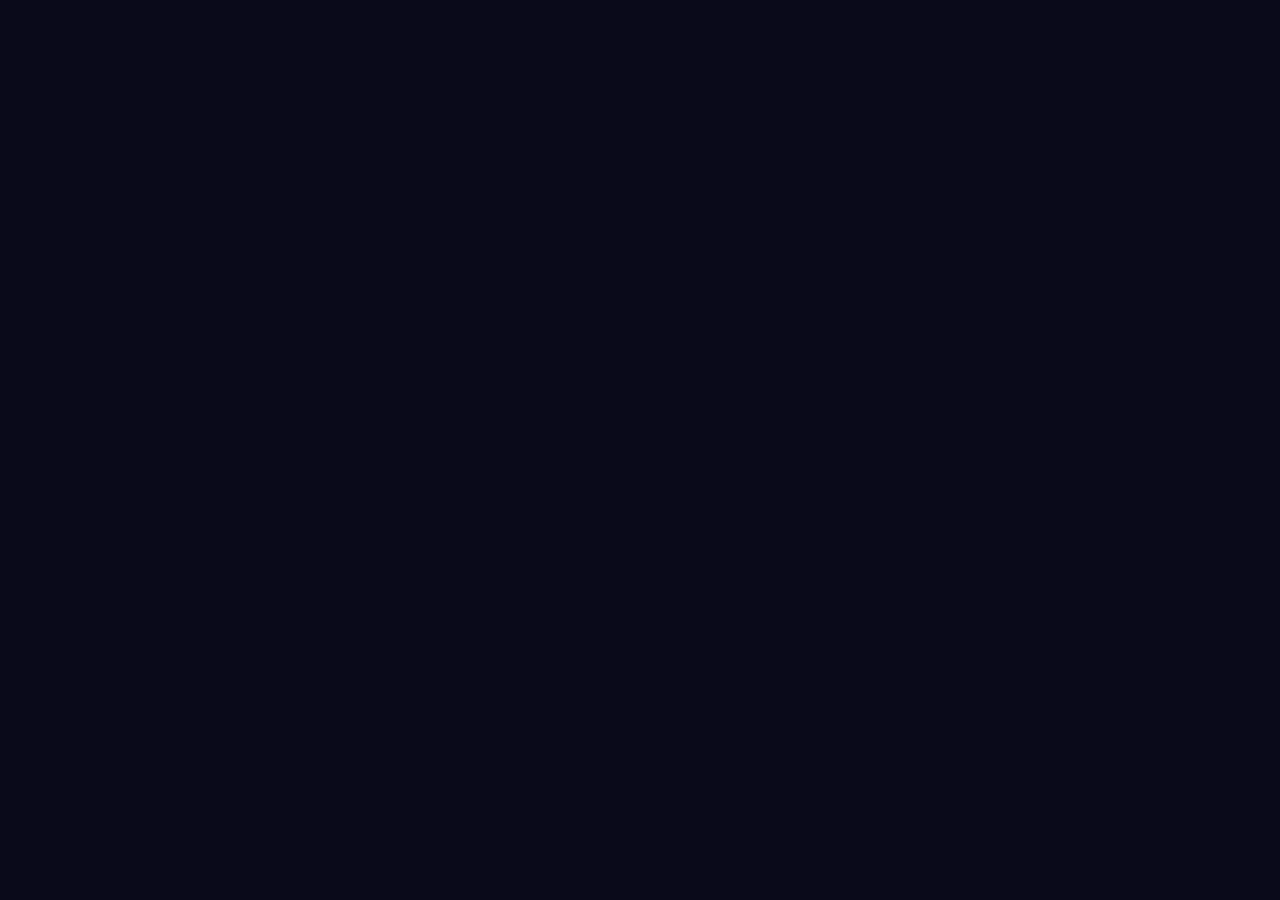
==== commit d90a2f2d: "Separate login page from game lobby + add Firebase hosting config" ====
--- a/index.html
+++ b/index.html
@@ -7,74 +7,6 @@
   <link rel="stylesheet" href="css/style.css" />
 </head>
 <body>
-
-  <!-- ==================== AUTH SCREEN ==================== -->
-  <div id="authScreen">
-    <div class="auth-bg"></div>
-    <div class="auth-content">
-      <div class="auth-logo">
-        <h1>⚔️ Warriors of Etheria</h1>
-        <p class="auth-subtitle">3v3 MOBA RPG</p>
-      </div>
-
-      <div class="auth-card">
-        <!-- Tabs -->
-        <div class="auth-tabs">
-          <button id="tabLogin" class="auth-tab active-tab">Sign In</button>
-          <button id="tabRegister" class="auth-tab">Register</button>
-        </div>
-
-        <!-- Error -->
-        <div id="authError" class="auth-error hidden"></div>
-        <div id="authSpinner" class="auth-spinner hidden">⏳ Please wait...</div>
-
-        <!-- LOGIN FORM -->
-        <div id="loginForm">
-          <button id="btnGoogleLogin" class="btn-google">
-            <img src="https://www.gstatic.com/firebasejs/ui/2.0.0/images/auth/google.svg" alt="G" width="18" />
-            Continue with Google
-          </button>
-          <div class="auth-divider"><span>or</span></div>
-          <div class="auth-field">
-            <label>Email</label>
-            <input type="email" id="loginEmail" placeholder="your@email.com" autocomplete="email" />
-          </div>
-          <div class="auth-field">
-            <label>Password</label>
-            <input type="password" id="loginPassword" placeholder="••••••••" autocomplete="current-password" />
-          </div>
-          <button id="btnEmailLogin" class="btn-primary auth-btn">Sign In</button>
-        </div>
-
-        <!-- REGISTER FORM -->
-        <div id="registerForm" class="hidden">
-          <button id="btnGoogleRegister" class="btn-google">
-            <img src="https://www.gstatic.com/firebasejs/ui/2.0.0/images/auth/google.svg" alt="G" width="18" />
-            Sign up with Google
-          </button>
-          <div class="auth-divider"><span>or</span></div>
-          <div class="auth-field">
-            <label>Username</label>
-            <input type="text" id="regUsername" placeholder="WarriorName" maxlength="20" autocomplete="username" />
-          </div>
-          <div class="auth-field">
-            <label>Email</label>
-            <input type="email" id="regEmail" placeholder="your@email.com" autocomplete="email" />
-          </div>
-          <div class="auth-field">
-            <label>Password</label>
-            <input type="password" id="regPassword" placeholder="Min 6 characters" autocomplete="new-password" />
-          </div>
-          <div class="auth-field">
-            <label>Confirm Password</label>
-            <input type="password" id="regConfirm" placeholder="Re-enter password" autocomplete="new-password" />
-          </div>
-          <button id="btnEmailRegister" class="btn-primary auth-btn">Create Account</button>
-        </div>
-      </div><!-- /auth-card -->
-    </div>
-  </div><!-- /authScreen -->
-
 
   <!-- ==================== MAIN MENU ==================== -->
   <div id="mainMenu" class="hidden">
@@ -451,6 +383,14 @@
 
   <!-- ==================== GAME SCRIPTS ==================== -->
   <script src="js/firebase.js"></script>
+  <!-- Auth guard: redirect to login page if not signed in -->
+  <script>
+    FB.auth.onAuthStateChanged(function(user) {
+      if (!user) {
+        window.location.href = 'login.html';
+      }
+    });
+  </script>
   <script src="js/assets.js"></script>
   <script src="js/hero.js"></script>
   <script src="js/map.js"></script>
